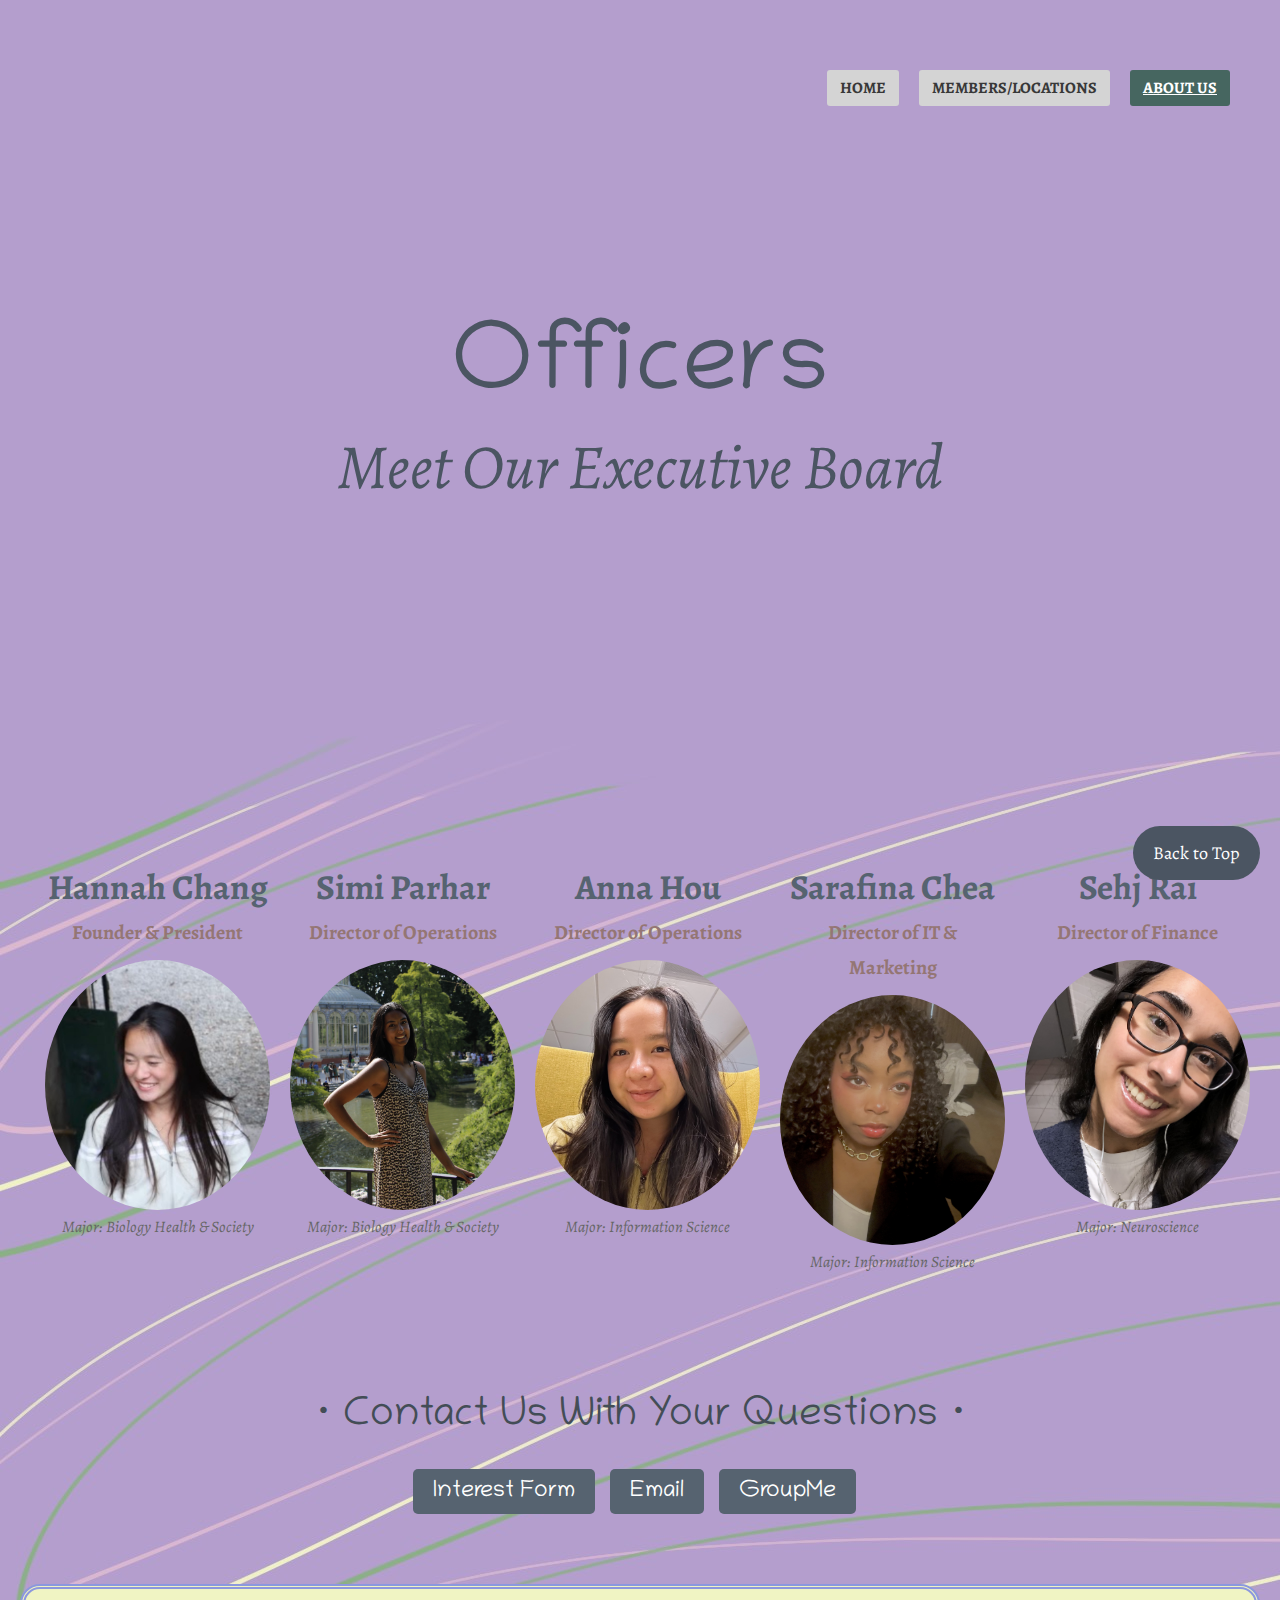
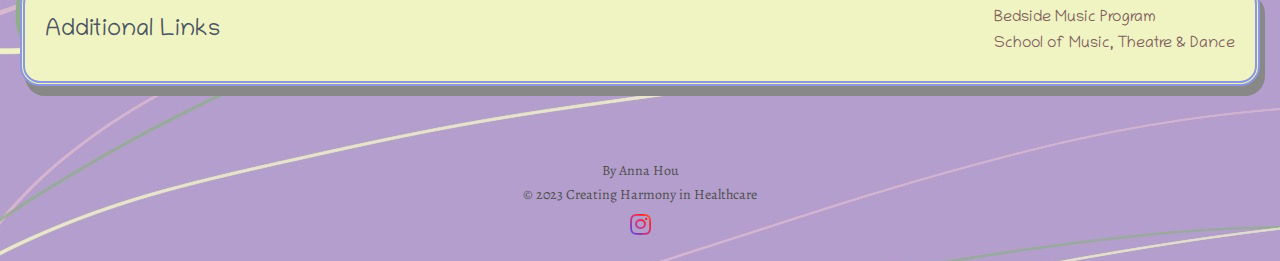
==== about.html @ cce0d8cc "Add files via upload" ====
<!DOCTYPE html>
<html lang="en">
<head>
    <meta charset="UTF-8">
    <meta name="viewport" content="width=device-width, initial-scale=1.0">
    <link rel="icon" type="image/x-icon" href="images/favicon-32x32.png">

    <link rel="stylesheet" href="css/reset.css">
    <link rel="stylesheet" href="css/style.css">
    <link href="https://fonts.googleapis.com/css?family=Kanit" rel="stylesheet">
    <link href="https://fonts.googleapis.com/css?family=Alegreya" rel="stylesheet">
    <link rel="stylesheet" href="https://cdnjs.cloudflare.com/ajax/libs/font-awesome/5.15.4/css/all.min.css">

    <title>Melodies of Care</title>

</head>

<body>
    <button onclick="topFunction()" id="backToTopBtn" title="Back to Top" tabindex="0">Back to Top</button>

    <a href="#main" id = "skip">Skip to Main Content</a>
    <nav class="navbar">
        <ul class="nav-links">
            <li><a href="index.html" class = "">Home</a></li>
            <li><a href="locations.html" class = "">Members/Locations</a></li>
            <li><a href="about.html" class = "active-page">About Us</a></li>

        </ul>
    </nav>

    <header>
        <div class = "header-content">
            <h1>Officers</h1>
            <h2>Meet Our Executive Board</h2> 
        </div>
    </header>

<main id = "main">
    <section class="exec-board">
        <div class= "exec-title">
            <h2>Additional Links</h2>
        </div>
        <div class="individual">
            <p class="name">
                Hannah Chang
            </p>
            <p class="position">
                Founder & President
            </p>
            <img src="./images/Hannah.jpg" alt="picture of Hannah" width="250" class="circle">
            <p class="fact"> Major: Biology Health & Society</p>
        </div>
        <div class="individual">
            <p class="name">
                Simi Parhar
            </p>
            <p class="position">
                Director of Operations
            </p>
            <img src="./images/Simi.jpg" alt="picture of Simi" width="250" class="circle">
            <p class="fact"> Major: Biology Health & Society</p>
        </div>
        <div class="individual">
            <p class="name">
                Anna Hou
            </p>
            <p class="position">
                Director of Operations
            </p>
            <img src="./images/Anna.jpg" alt="picture of Anna" width="250" class="circle">
            <p class="fact"> Major: Information Science </p>
        </div>
        <div class="individual">
            <p class="name">
                Sarafina Chea
            </p>
            <p class="position">
                Director of IT & Marketing
            </p>
            <img src="./images/Sarafina.jpg" alt="picture of Sarafina" width="250" class="circle">
            <p class="fact"> Major: Information Science </p>
        </div>
        <div class="individual">
            <p class="name">
                Sehj Rai
            </p>
            <p class="position">
                Director of Finance
            </p>
            <img src="./images/Sejh.jpg" alt="picture of Sehj" width="250" class="circle">
            <p class="fact">Major: Neuroscience</p>
        </div>
            <!-- Anna Hou -->
    </section>   
    
    <section class="contact">
        <div class="contact-title">
            <h3>・Contact Us With Your Questions・</h3>
        </div>
        <div class="links">
            <a href="https://docs.google.com/forms/d/15Z4aV8G1gsalznI9Q6wcUKRpjnpHyi7pYkPywcYFKCY/edit" target="_blank">Interest Form</a>
            <div class="dropdown">
                <button class="dropbtn">Email</button>
                <div class="dropdown-content">
                    <a href="mailto:melodiesofcare@gmail.com">melodiesofcare@gmail.com</a>
                </div>
            </div>
            <a href="https://web.groupme.com/join_group/97448089/85FpVCOv" target="_blank">GroupMe</a>
            


        </div>
    </section>
    <section class= "footer">
        <div class= "contact-title2">
            <h3>Additional Links</h3>
        </div>
        <div class="footer-links">
            <a href="https://www.michiganmedicine.org/community/arts-health/programs-services/patient-services/bedside-music-program" target="_blank">Bedside Music Program</a>
            <a href="https://smtd.umich.edu/" target="_blank">School of Music, Theatre & Dance</a>
        </div>
    </section>

    <footer>
        <div class="footer-content">
            <p>By Anna Hou</p>
            <p>© 2023 Creating Harmony in Healthcare</p>
        </div>
        <div class="social-media">
            <a href="https://www.instagram.com/melodies_of_care/" target="_blank" class="instagram-link" aria-label="Melodies of Care Instagram">
                <i class="fab fa-instagram"></i>
            </a>
        </div>  
    </footer>
</main>
<script>
    // Function to scroll to the top of the page
    function topFunction() {
        document.body.scrollTop = 0; // For Safari
        document.documentElement.scrollTop = 0; // For Chrome, Firefox, IE, and Opera
    }
</script>
</body>
</html>
---- css/style.css ----
#skip {
    position: absolute;
    left: -10000px;
    top: auto;
    width: 1px;
    height: 1px;
    overflow: hidden;
}
#skip:focus {
    position: static;
    top: 0px;
    box-shadow:0 0 3px 3px rgba(0, 213, 255, 0.7);
}
* {
    font-family: 'Alegreya';
}
body {
    background-image: url(../images/Untitled_Artwork.jpeg);
}
@font-face {
    font-family: 'chi';
    src: url('/Chilanka/Chilanka-Regular.ttf') format("truetype");
}


#backToTopBtn {
    position: fixed;
    bottom: 20px;
    right: 20px;
    font-size: 18px;
    border: none;
    background-color: #4B5562;
    color: white;
    cursor: pointer;
    padding: 15px 20px;
    border-radius: 50px;
    z-index: 9999;
}

#backToTopBtn:hover {
    background-color: #708090;
}

#backToTopBtn:focus {
    box-shadow: 0 0 3px 3px  #1C5673;; 
}
.navbar {
    padding: 0;
    background-color: #ddd;
}
.nav-links {
    display: flex;
    width: 100%;
    position: absolute;
    color: #383838;
}
.nav-links li {
    margin: 30px auto;
    background-color: #aea2a200;
    text-transform: uppercase;
    font-weight: bold;
    border-radius: 5px; 
    padding-top: 20px;
}

a.active-page {
    background: #466660;
    color: white;
    font-weight: bold;
    text-decoration: underline;
    padding: 7px 13px;
    border-radius: 3px;
}
.nav-links a:not(.active-page) {
    background-color: #d4d4d4; 
    color: #383838;
    padding: 7px 13px;
    border-radius: 3px;
    text-decoration: none;
}
.nav-links a:not(.active-page):hover,
.nav-links a:not(.active-page):focus {
    background-color: #b0b0b0; 
    color: white;
    text-decoration: underline;
}

/* header section */
header {
    width: 100vw;
    height: 90vh;
    display: flex;
    align-items: flex-end;
    justify-content: center;
}
.header-content {
    margin-bottom: 300px;
    color: #4B5562;
    text-align: center;
}
.header-content h1 {
    font-size: 11vmin;
    margin-top: 50px;
    font-family: 'chi';
}
.header-content h2 {
    font-size: 7vmin;
    font-style: italic;
}

/* about section */
.about-title {
    font-size: 40px;
    margin-left: 20px;
    margin-right: 11%;
    font-style: italic; 
    padding-bottom: 10px;
    text-align: center;
}
.about {
    padding-top: 40px;
    color: #434D56;
    position: relative;
}
.about p {
    font-size: 19px;
    margin-left: 40px;
    margin-right: 15%;
    padding-bottom: 40px;
    font-family: 'chi';
}
.violin {
    border-top-right-radius: 50px;
    width: 40vh;
    display: block; 
    
}
.violin-container {
    position: relative;
    display: inline-block;
}
.location-button {
    position: absolute;
    top: -30px;
    left: 13px; 
    color: white;
    padding: 10px 10px;
    border: none;
    border-radius: 60px;
    cursor: pointer;

}
.location-button-class {
    display: inline-block;
    padding: 10px 20px;
    background-color: #4B5562;
    color: white;
    text-decoration: none;
    border-radius: 5px;
    transition: background-color 0.3s;
    font-family: 'chi';
}
.location-button-class:hover {
    background-color: #708090;
    text-decoration: underline;
}

/* exec section */
.exec-title {
    display: none;
}
.exec-board {
    padding-top: 20px;
    padding-left: 15px;
    text-align: center;
    display: flex;
    flex-wrap: wrap;
    justify-content: center;
    align-items: flex-start;
}
.individual {
    text-align: center;
    margin: 10px;
}

.individual img {
    width: 250px; 
    height: 250px; 
    object-fit: cover;
    border-radius: 50%;
}
.name {
    font-size: 27px;
    line-height: 35px;
    font-weight: 700;
    color: #566370;
    margin-top: 10px;
}
.position {
    color: rgb(148, 118, 116);
    font-size: 22px;
    line-height: 35px;
    font-weight: 700;
}
.fact {
    font-style: italic;
    color: #666;
    font-size: 15px;
    padding-bottom: 30px;
}
.circle {
    border-radius: 40px;
    transition: box-shadow 0.3s ease-in-out; 
}
.circle:hover {
    box-shadow: 0 0 10px rgba(0, 0, 0, 0.3); /* Applying a subtle shadow on hover */
}

/* quotes section*/
.quote-title {
    display: none;
}
.quotes {
    border: 5px double #8c98de;   
    border-radius: 20px;          
    box-shadow: 5px 10px #888888;   
    padding: 20px;                 
    margin: 20px;                  
    display: flex;
    flex-direction: row;
    justify-content: space-between;
    align-items: center;
    background-color: #f0f4c3; 
    position: relative;
    transition: transform 0.3s ease-in-out;
    
}
.quotes:hover {
    transform: translateY(-5px); /* Move up 5px on hover */
}
.quotes p {
    font-size: 17px;
    line-height: 1.6;
    margin-bottom: 20px;
    margin-left: 20%;
    margin-right: 20%;
}
.quotes p:first-child {
    font-style: italic;
    margin-bottom: 30px;
    margin-left: 10%;
    margin-right: 10%;
}

/* contact section */
.contact {
    position: relative;
    padding: 50px 20px;
    text-align: center;
    
}
.contact-title h3{
    white-space: nowrap; 
    position: relative;
    animation: marquee 9s linear infinite; 
    font-size: 40px;
    color: #434D56;
    margin-bottom: 30px;
    font-family: 'chi';
}
.contact-description {
    font-size: 18px;
    line-height: 1.6;
    color: #434D56;
    margin-bottom: 15px;
    margin-right: 8%;
    margin-left: 8%;
    font-family: 'chi';
}
.links a,
.dropbtn {
    padding: 10px 20px;
    font-size: 16px;
    text-decoration: none;
    color: #fff;
    border-radius: 5px;
    cursor: pointer;
    margin-right: 12px;
}
.links a:hover {
    text-decoration: underline;
    background-color: #8a97a3;
}
.links a {
    background-color: #566370;
    font-family: 'chi';
}
.dropbtn {
    background-color: #566370;
    border: none;
    font-family: 'chi';
}
.dropdown {
    position: relative;
    display: inline-block;
}
.dropdown-content {
    display: none;
    position: absolute;
    background-color: #f9f9f9;
    box-shadow: 0px 8px 16px 0px rgba(0,0,0,0.2);
    border-radius: 5px;
    font-family: 'chi';
}
.dropdown-content a {
    display: block;
    padding: 9px 13px;
    text-decoration: none;
    color: white;
    margin-right: 0px;
}
.dropdown-content a:hover {
    background-color: #708090;
    text-decoration: underline;
}
.dropdown:hover .dropdown-content {
    display: block;
}
.dropdown:hover .dropbtn {
    background-color: #708090;
}

@keyframes marquee {
    0% {
        transform: translateX(100%);
    }
    100% {
        transform: translateX(-100%);
    }
}

/* footer section */
.footer {
    padding: 20px;
    border: 5px double #8c98de;   
    border-radius: 20px;          
    box-shadow: 5px 10px #888888;   
    padding: 20px;                 
    margin: 20px;                  
    display: flex;
    flex-direction: row;
    justify-content: space-between;
    align-items: center;
    background-color: #f0f4c3; 
    position: relative;
    transition: transform 0.3s ease-in-out;
    
}
.footer:hover {
    transform: translateY(-5px); /* Move up 5px on hover */
}
.contact-title2 h3 {
    font-size: 24px;
    margin-bottom: 10px;
    color:#4B5562;
    font-family: 'chi';
}
.footer-links a {
    display: block;
    text-decoration: none;
    color: rgb(129, 95, 93);
    margin-bottom: 8px;
    transition: color 0.3s ease;
    font-family: 'chi';
}
.footer-links a:hover {
    color: #708090;
    text-decoration: underline;
}

/* locations page */
/* membership section */
.flip-card-section {
    position: relative;
    display: flex;
    flex-direction: column;
    align-items: center;
    justify-content: center;
    height: 50vh;
}

.flip-card-title {
    position: absolute;
    top: -60px; /* Adjust this value to position the title */
    left: 50%;
    transform: translateX(-50%);
    font-size: 40px;
    color: #434D56;
    text-align: center;
    
}
.flip-card-title h2 {
    font-family: 'chi';
}
.flip-card {
    background-color: transparent;
    width: 300px;
    height: 300px;
    perspective: 1000px;
}
.flip-card-inner {
    position: relative;
    width: 100%;
    height: 100%;
    text-align: center;
    transition: transform 0.6s;
    transform-style: preserve-3d;
    box-shadow: 0 4px 8px 0 rgba(0,0,0,0.2);
}
.flip-card:hover .flip-card-inner {
    transform: rotateY(180deg);
}
.flip-card-front, .flip-card-back {
    position: absolute;
    width: 100%;
    height: 100%;
    -webkit-backface-visibility: hidden;
    backface-visibility: hidden;
}
.flip-card-front {
    background-color: #bbb;
    color: black;
}
.flip-card-front img {
    width: 300px;
    height: 500px;
}
.flip-card-back {
    background-color: #f0f4c3;
    color: #4B5562;
    transform: rotateY(180deg);
    display: flex;
    justify-content: center;
    align-items: center;
    flex-direction: column;
    padding: 20px;
    line-height: 1.6;
    font-size: 18px; 
}
.member-button-title {
    display: none;
}
.member-button {
    text-align: center;
    margin-bottom: 90px;
}
.about-us-button {
    display: inline-block;
    padding: 10px 20px;
    background-color: #4B5562;
    color: white;
    text-decoration: none;
    border-radius: 5px;
    transition: background-color 0.3s;
    font-family: 'chi';
}

.about-us-button:hover {
    background-color: #708090;
    text-decoration: underline;
}


/* volunteer section */
.volunteer-title {
    position: relative; 
    font-size: 40px;
    color: #434D56;
    margin-bottom: 30px;
    text-align: center;
}
.volunteer-title h2{
    font-family: 'chi';
}

.volunteer-title p {
    font-size: 18px;
    line-height: 1.6;
    color: #434D56;
    margin-bottom: 15px;
    margin-right: 8%;
    margin-left: 8%;
}
.volunteer-options {
    padding: 20px;
    border: 5px double #8c98de;   
    border-radius: 20px;          
    box-shadow: 5px 10px #888888;   
    padding: 20px;                 
    margin: 20px;                  
    display: flex;
    flex-direction: row;
    justify-content: space-between;
    align-items: center;
    background-color: #f0f4c3; 
    position: relative;
    transition: transform 0.3s ease-in-out;
}
.volunteer-options:hover {
    transform: translateY(-5px); /* Move up 5px on hover */
}

.volunteer-options div {
        margin-bottom: 20px; 
        padding: 15px; 
        /* border: 1px solid #ccc;  */
}
.volunteer-options h3 {
    font-size: 19px; 
    line-height: 1.4; 
    margin-bottom: 20px; 
    color: #434D56;
}
.volunteer-options h4 {
    font-size: 16px;
    line-height: 1.3; 
    color: rgb(129, 95, 93);
}

footer {
    padding: 20px;
    text-align: center;
    margin-top: 50px;
}

footer p {
    margin: 5px 0;
    font-size: 14px;
    color: #4F4F4F;
}

.social-media {
    text-align: center;
}
.instagram-link {
    display: inline-block;
    font-size: 24px; 
    background-image: linear-gradient(45deg, #405DE6, #5851DB, #833AB4, #C13584, #E1306C, #FD1D1D, #F56040, #FFC700);
    -webkit-background-clip: text;
    background-clip: text;
    color: transparent; 
}



/* tablet view */
@media only screen and (min-width: 600px) {
    /* navigation */
    .navbar {
        display: flex;
        justify-content: center; 
    }
    .nav-links {
        display: flex;
        justify-content: center;
        list-style: none; 
        padding: 40px;
    }
    .nav-links li {
        margin: 0 20px; 
    }
    /* about section */
    .about-title {
        padding-bottom: 10px;
        text-align: center;
        font-size: 50px;
        margin-left: 12%;
    }
    .about p {
        font-size: 20px;
        padding-bottom: 20px;
        text-align: center;
        margin-left: 13%;
    }
    .violin {
        width: 50%;
        border-radius: 15px;
    }
    .violin-container {
        display: flex;
        justify-content: center;
        align-items: center;
        flex-direction: column;
    }
    .location-button {
        position: static;
        top: 0;
        left: 0;
        margin-top: 20px;
        margin-left: auto;
        margin-right: auto;
    }
    /* quotes section */
    .quotes p {
        font-size: 22px;
        line-height: 1.6;
        margin-bottom: 20px;
        margin-left: 20%;
        margin-right: 20%;
    }
    .quotes p:first-child {
        font-style: italic;
        margin-bottom: 30px;
        margin-left: 10%;
        margin-right: 10%;
    }
    .flip-card-title {
        top: -20px; 
    }
    /* member button */
    .member-button {
        font-size: 23px;
    }
    /* volunteer section */
    .volunteer-title {
        font-size: 50px;
    }
    .volunteer-title p {
        font-size: 23px;
        line-height: 1.4;
    }
    .volunteer-options h3 {
        font-size: 25px; 
    }
    .volunteer-options h4 {
        font-size: 20px;
    }
    /* exec board section */
    .exec-board {
        display: grid;
        grid-template-columns: 1fr 1fr;
    }
    .name {
        font-size: 35px;
    }
    .position {
        font-size: 20px;
        padding: 10px;
    }
    .fact {
        font-size: 16px;
    }
    



}
/* desktop view */
@media only screen and (min-width: 1100px) {
    .nav-links {
        justify-content: flex-end;
    }
    .nav-links li {
        margin: 0; 
    }
    .nav-links a {
        display: block;
        margin: 10px;
    }
    .about-title {
        font-size: 53px;
        margin-left: 12%;
        margin: 40px;
    }
    .about p {
        font-size: 23px;
        margin-left: 13%;
        text-align: center;
        max-width: 60%; 
        margin: 0 auto;
        margin-bottom: 40px;
    }
    .violin {
        width: 40%;
        border-radius: 15px;
    }
    .location-button {
        margin: 30px;
        font-size: 25px;
        margin-top: 40px;
    }
    .quotes {
        max-width: 70%; 
        margin: 20px auto; 
    }
    .quotes p {
        font-size: 24px;
    }
    .contact-title h3 {
        animation: none;
    }
    .links a {
        font-size: 23px;
    }
    .dropbtn {
        font-size: 23px;
    }
    .contact-description {
        font-size: 20px;
    }
    .exec-board {
        display: grid;
        grid-template-columns: 1fr 1fr 1fr 1fr 1fr;
        margin: 20px;

    }
    .volunteer-options {
        margin-right: 15%;
        margin-left: 15%;
        align-items: center;
    }
}

/* reduced motion */
@media screen and (prefers-reduced-motion: reduce){
    .contact-title h3{
        animation: none;
    }

}
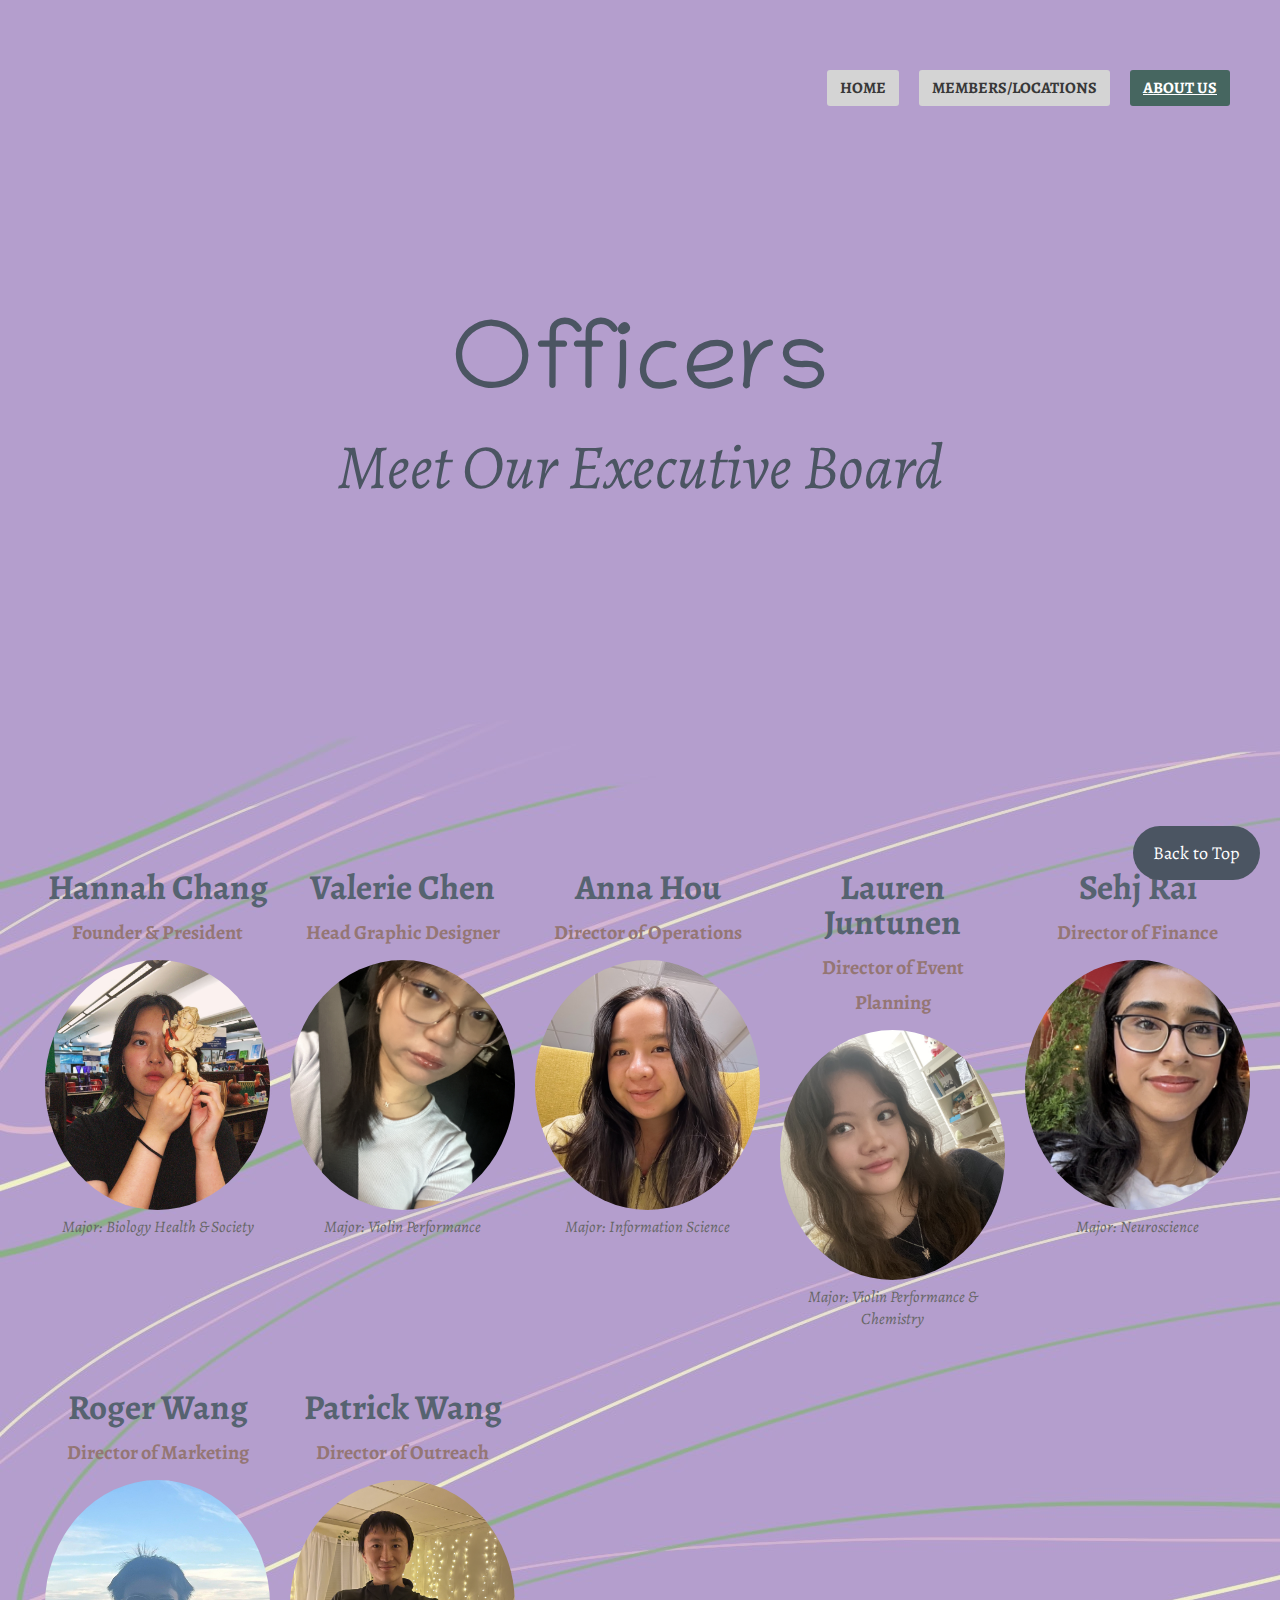
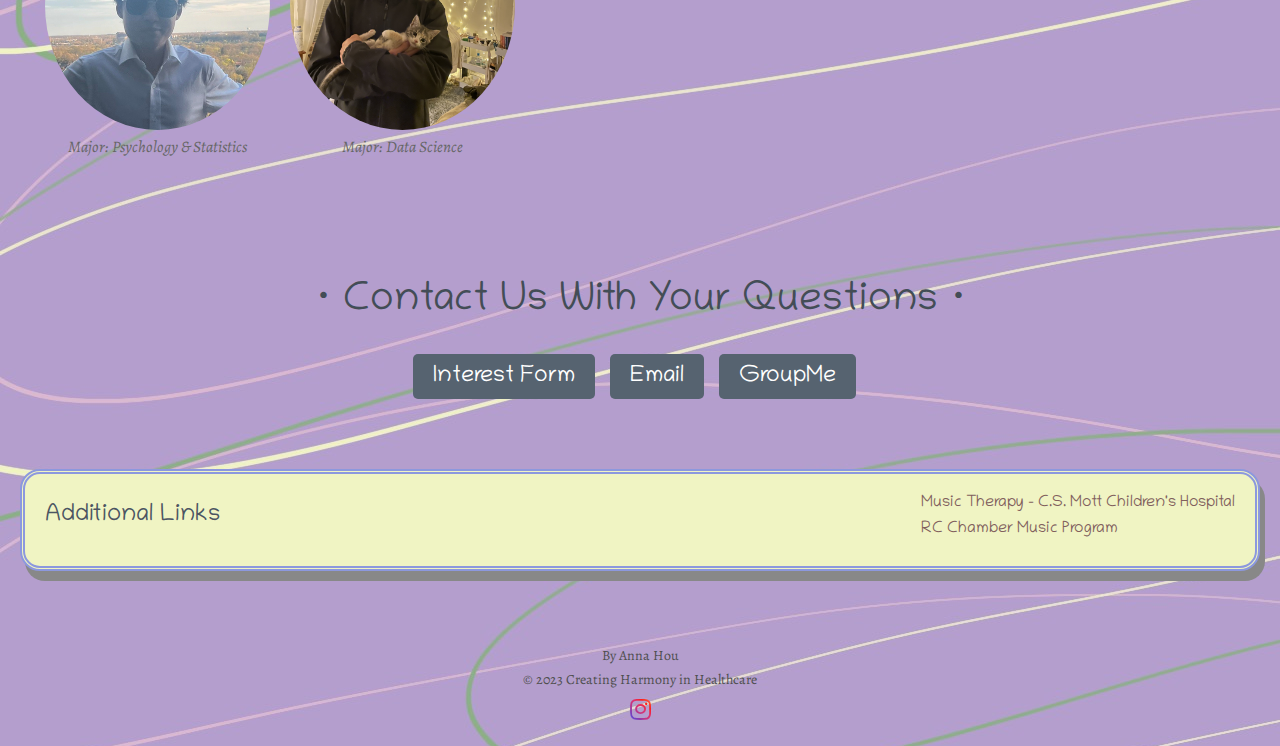
==== commit e8a74d4c: "Add files via upload" ====
--- a/about.html
+++ b/about.html
@@ -47,18 +47,18 @@
             <p class="position">
                 Founder & President
             </p>
-            <img src="./images/Hannah.jpg" alt="picture of Hannah" width="250" class="circle">
+            <img src="./images/HannahChang.jpg" alt="picture of Hannah" width="250" class="circle">
             <p class="fact"> Major: Biology Health & Society</p>
         </div>
         <div class="individual">
             <p class="name">
-                Simi Parhar
+                Valerie Chen
             </p>
             <p class="position">
-                Director of Operations
+                Head Graphic Designer
             </p>
-            <img src="./images/Simi.jpg" alt="picture of Simi" width="250" class="circle">
-            <p class="fact"> Major: Biology Health & Society</p>
+            <img src="./images/ValerieChen.jpg" alt="picture of Simi" width="250" class="circle">
+            <p class="fact"> Major: Violin Performance</p>
         </div>
         <div class="individual">
             <p class="name">
@@ -72,13 +72,13 @@
         </div>
         <div class="individual">
             <p class="name">
-                Sarafina Chea
+                Lauren Juntunen
             </p>
             <p class="position">
-                Director of IT & Marketing
+                Director of Event Planning
             </p>
-            <img src="./images/Sarafina.jpg" alt="picture of Sarafina" width="250" class="circle">
-            <p class="fact"> Major: Information Science </p>
+            <img src="./images/LaurenJuntunen.jpg" alt="picture of Sarafina" width="250" class="circle">
+            <p class="fact"> Major: Violin Performance & Chemistry </p>
         </div>
         <div class="individual">
             <p class="name">
@@ -87,8 +87,28 @@
             <p class="position">
                 Director of Finance
             </p>
-            <img src="./images/Sejh.jpg" alt="picture of Sehj" width="250" class="circle">
+            <img src="./images/SehjRai.jpg" alt="picture of Sehj" width="250" class="circle">
             <p class="fact">Major: Neuroscience</p>
+        </div>
+        <div class="individual">
+            <p class="name">
+                Roger Wang
+            </p>
+            <p class="position">
+                Director of Marketing
+            </p>
+            <img src="./images/RogerWang.jpg" alt="picture of Sehj" width="250" class="circle">
+            <p class="fact">Major: Psychology & Statistics</p>
+        </div>
+        <div class="individual">
+            <p class="name">
+                Patrick Wang
+            </p>
+            <p class="position">
+                Director of Outreach
+            </p>
+            <img src="./images/PatrickWang.jpg" alt="picture of Sehj" width="250" class="circle">
+            <p class="fact">Major: Data Science</p>
         </div>
             <!-- Anna Hou -->
     </section>   
@@ -98,7 +118,7 @@
             <h3>・Contact Us With Your Questions・</h3>
         </div>
         <div class="links">
-            <a href="https://docs.google.com/forms/d/15Z4aV8G1gsalznI9Q6wcUKRpjnpHyi7pYkPywcYFKCY/edit" target="_blank">Interest Form</a>
+            <a href="https://docs.google.com/forms/d/e/1FAIpQLSdLUZx9wwG6Sg-GW2THia27xxnzx7fnNra2L3-8D3aUWtCh3w/viewform " target="_blank">Interest Form</a>
             <div class="dropdown">
                 <button class="dropbtn">Email</button>
                 <div class="dropdown-content">
@@ -116,8 +136,8 @@
             <h3>Additional Links</h3>
         </div>
         <div class="footer-links">
-            <a href="https://www.michiganmedicine.org/community/arts-health/programs-services/patient-services/bedside-music-program" target="_blank">Bedside Music Program</a>
-            <a href="https://smtd.umich.edu/" target="_blank">School of Music, Theatre & Dance</a>
+            <a href="https://www.mottchildren.org/mott-support-services/cfl-music-therapy" target="_blank">Music Therapy - C.S. Mott Children's Hospital</a>
+            <a href="https://lsa.umich.edu/rc/curriculum/music-program.html" target="_blank">RC Chamber Music Program</a>
         </div>
     </section>
 
